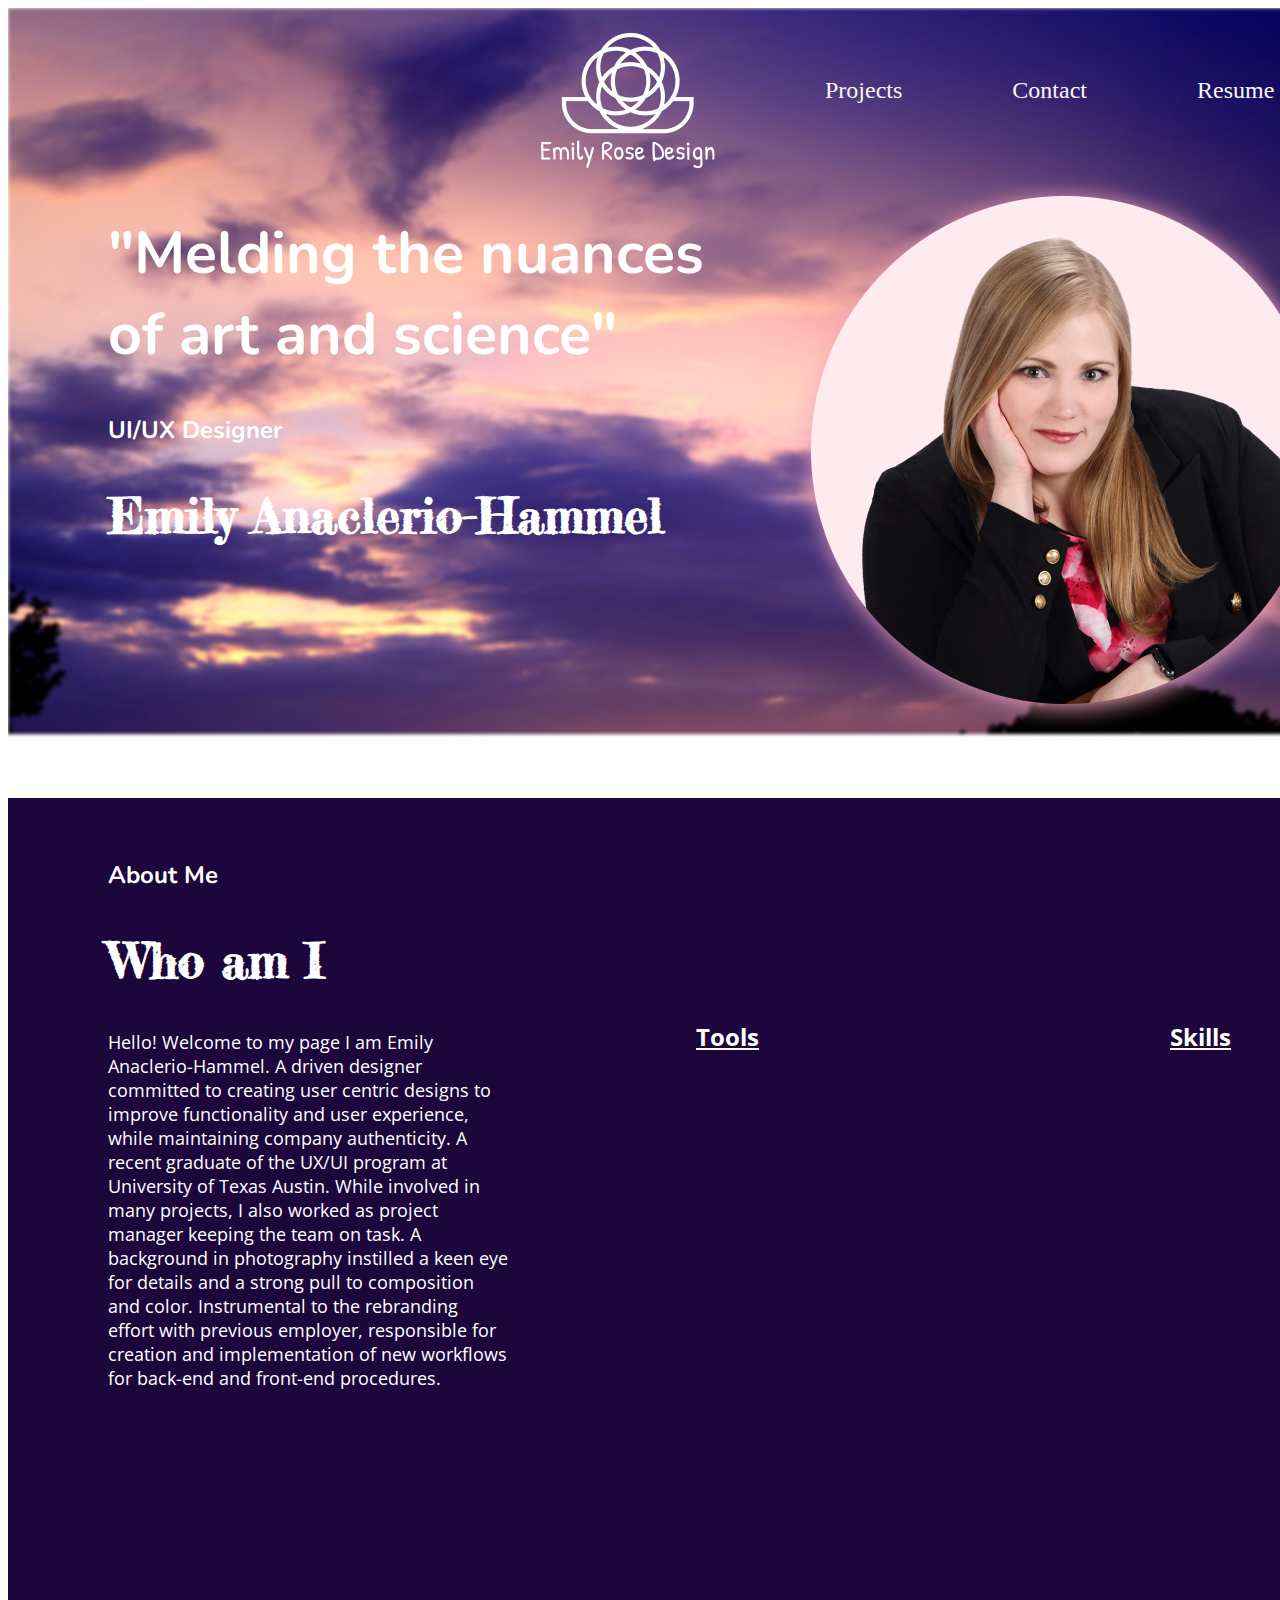
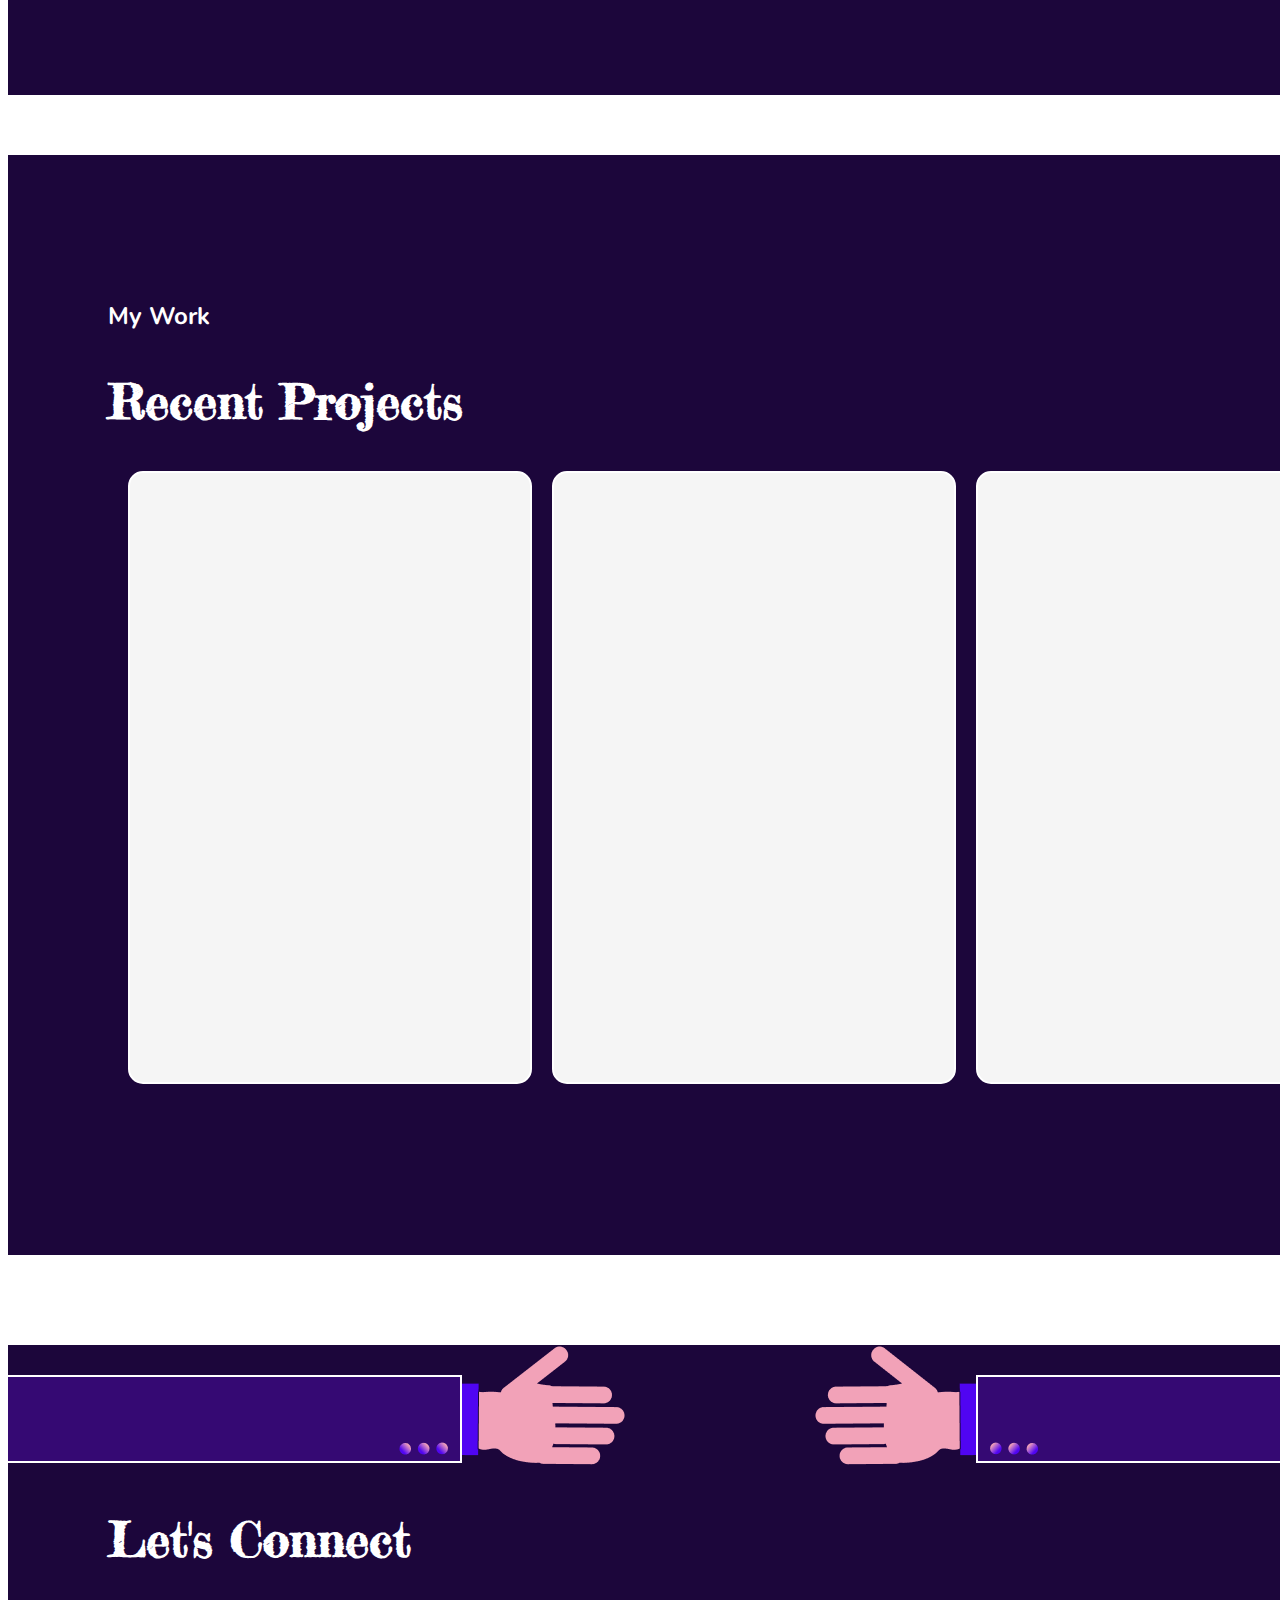
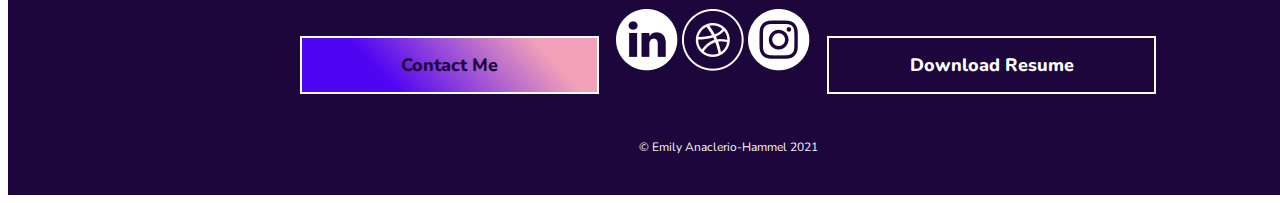
==== index.html @ dc5e2e72 "Backup from Week 17" ====
<!DOCTYPE html>
<html lang="en">


<head>
    <meta charset="UTF-8">
    <meta name="viewport" content="width=device-width, initial-scale=1.0">
    <title>Emily Anaclerio-Hammel's UX/UI Portfolio About Me</title>
    <meta name="description" content="Get to know more about Emily Anaclerio-Hammel. See her skills, tool useds, and full UX/UI case studies">
    <link rel="stylesheet" href="style.css">
    
    <link rel="preconnect" href="https://fonts.gstatic.com">
<link href="https://fonts.googleapis.com/css2?family=Fredericka+the+Great&family=Nunito:ital,wght@0,200;0,300;0,400;0,600;0,700;0,800;0,900;1,200;1,300;1,400;1,600;1,700;1,800;1,900&family=Open+Sans:ital,wght@0,300;0,400;0,600;0,700;0,800;1,300;1,400;1,600;1,700;1,800&display=swap" rel="stylesheet">
</head>

<body>
    <div class="container">
        <section class="headerhero">
            <div class="inline-block logo"><img src="images/My logo.png" alt="Logo for Emily Rose Design">
            </div>
            <nav class="inline-block">
                <ul>
                    <li class="inline-block navbutton">Projects</li>
                    <li class="inline-block navbutton">Contact</li>
                    <li class="inline-block navbutton">Resume</li>
                </ul>
            </nav>
                <div class="herotext">
                <h1>"Melding the nuances of art and science"</h1>
                <h3>UI/UX Designer</h3>
                <h2>Emily Anaclerio-Hammel</h2>
                </div>

                <div class="heroimage">
                <img src="images/photoofme.png" alt="Photo of Emily Anaclerio-Hammel">
                </div>
            
        </section>


            <div class="aboutme">
                <div class="whoami">
                    <h3>About Me</h3>
                    <h2>Who am I</h2>
                    <p>Hello! Welcome to my page I am Emily Anaclerio-Hammel. A driven designer committed  to creating user centric designs to improve functionality and user experience, while maintaining company authenticity. A recent graduate of the UX/UI program at University of Texas Austin. While involved in many projects, I also worked as project manager keeping the team on task. A background in photography instilled a keen eye for details and a strong pull to composition and color. Instrumental to the rebranding effort with previous employer, responsible for creation and implementation of new workflows for back-end and front-end procedures. </p>
                </div>
                <div class="tools">
                    <h4>Tools</h4>
                </div>

                <div class="skills">
                    <h4>Skills</h4>
            </div>
        </div>


        <section class="recentprojects">
            <h3>My Work</h3>
            <h2>Recent Projects</h2>
                <div class="cards">
                    <div class="card1">
                    </div>
                    <div class="card2">
                    </div>
                    <div class="card3">
                    </div>
                </div>
        </section>



        <footer>
            <img src="images/hands apart.png" alt="Illustration of hand reaching to shake">
            <h2 class="footerheading">Let's Connect</h2>

                <div class="socialmedia">
                    <div class="button whiteactive">Contact Me</div>

                    <div class="social">
                        <a href="https://www.linkedin.com/in/emilyrosehammel/" target="_blank" rel="noopener noreferrer">
                            <img src="images/linkedin.png" button="Onclick" alt="link to my Linkedin page">
                        </a>
                    </div>

                    <div class="social">
                        <a href="https://dribbble.com/EmilyHammel" target="_blank" rel="noopener noreferrer"> 
                            <img src="images/dribble.png" alt="link to my Dribbble page">
                        </a>
                    </div>

                    <div class="social">
                        <a href="https://www.instagram.com/emilyrosedesign/" target="_blank" rel="noopener noreferrer">
                            <img src="images/instgram.png" alt="link to my Istagram page">
                        </a>
                    </div>

                        <div class="button purpleactive">Download Resume</div>
                </div>

                    <div>
                    <p>© Emily Anaclerio-Hammel 2021</p>
                    </div>
        </footer>
    </div>


</body>
</html>
---- style.css ----
.container{
    margin-left: auto;
    margin-right: auto;
    width: 1440px;
}
.inline-block {
    display: inline-block;
    vertical-align: top;
    
}
.logo {
        padding-left: 520px;
        padding-top: 24px;
}

.navbutton {
    text-decoration: none;
    color: #F8F8F8;
    font-size: 24px;
    padding-top: 20px;
    padding-bottom: 20px;
    padding-left: 53px;
    padding: 53px;
}
.headerhero {
    background-image: url(images/backgroundimage.jpg);
    background-size: cover;
    background-repeat: no-repeat;
    height: 730px;
    width: 1440px;
    margin-bottom: 60px;
}
.herotext {
    width: 650px;
    height: 366px;
    padding-bottom: 163px;
    float: left;
    padding-left: 100px;
}
.heroimage {
    float: right;
    padding-left: 10px;
    padding-right: 100px; 
}
.aboutme {
    background-color: #1C063B;
    width: 1440px;
    height: 706px;
    padding-top: 37px;
    padding-left: 100px;
    padding-bottom: 154px;
    display: flex
}
.whoami {
    width: 400px;
    height: 400px;
}

.tools {
    width: 295px;
    height: 400px;
    padding-left: 72px;
    padding-top: 153px;
    text-align: center;
}

.skills {
    width: 295px;
    height: 400px;
    padding-left: 178px;
    padding-top: 153px;
    text-align: center;
}

.recentprojects{
    background-color: #1C063B;
    width: 1440px;
    height: 950px;
    top: 1546px;
    padding-top: 50px;
    padding-left: 100px;
    padding-bottom: 100px;
    margin-top: 60px;
    align-content: center;
}
.cards {
    display: flex;
}

.card1 {
    width: 400px;
    height: 609px;
    background-color: whitesmoke;
    border: 2px solid white;
    border-radius: 15px;
    margin-left: 20px;
    
}

.card2 {
    width: 400px;
    height: 609px;
    background-color: whitesmoke;
    border: 2px solid white;
    border-radius: 15px;
    margin-left: 20px;
}

.card3 {
    width: 400px;
    height: 609px;
    background-color: whitesmoke;
    border: 2px solid white;
    border-radius: 15px;
    margin-left: 20px;
}
h1{
    color: #FFFFFF;
    font-family:  'Nunito', sans-serif;
    font-size: 59px;
    font-weight: 700;
    
}

h2{
    color: white;
    font-family:'Fredericka the Great', cursive;
    font-weight: 400px;
    font-size: 48px;
    
}
h3{
    color: white;
    font-family: 'Nunito', sans-serif;
    font-weight: 700px;
    font-size: 24px;
    
}
h4{
    color: white;
    font-family: 'Open Sans', sans-serif;
    font-size: 24px;
    font-weight: bold;
    text-decoration: underline;
}
p{
    font-family: 'Open Sans', sans-serif;
    font-size: 18px;
    color: #FFFFFF;
    font-weight: 400;
}

.button{
    display: inline-block;
    padding: 15px;
    margin: 15px;
    width: 295px;
    text-align: center;
    color: white;
    outline: 2px solid white;
    font-size: 18px;
    font-family: 'Nunito', sans-serif;
    font-weight: 800;
    
}

.whiteactive {

    background: linear-gradient(227.36deg, #F2A2B8 18.34%, #5005F2 72%);
    box-sizing: border-box;
    color: #1C063B
}



footer {
    background-color: #1C063B;
    height: 450px;
    width: 1440px;
    top: 2584px;
    margin-top: 90px;
   
}
footer p {
    font-size: 12px;
    font-family: 'Nunito', sans-serif;
    color: #F8F8F8;
    text-align: center;
    padding-top: 20px;
}
.footerheading {
    padding-left: 100px;
}

.socialmedia{
    text-align: center;
}
.social {
    display: inline-block;
    align-items: right;
}
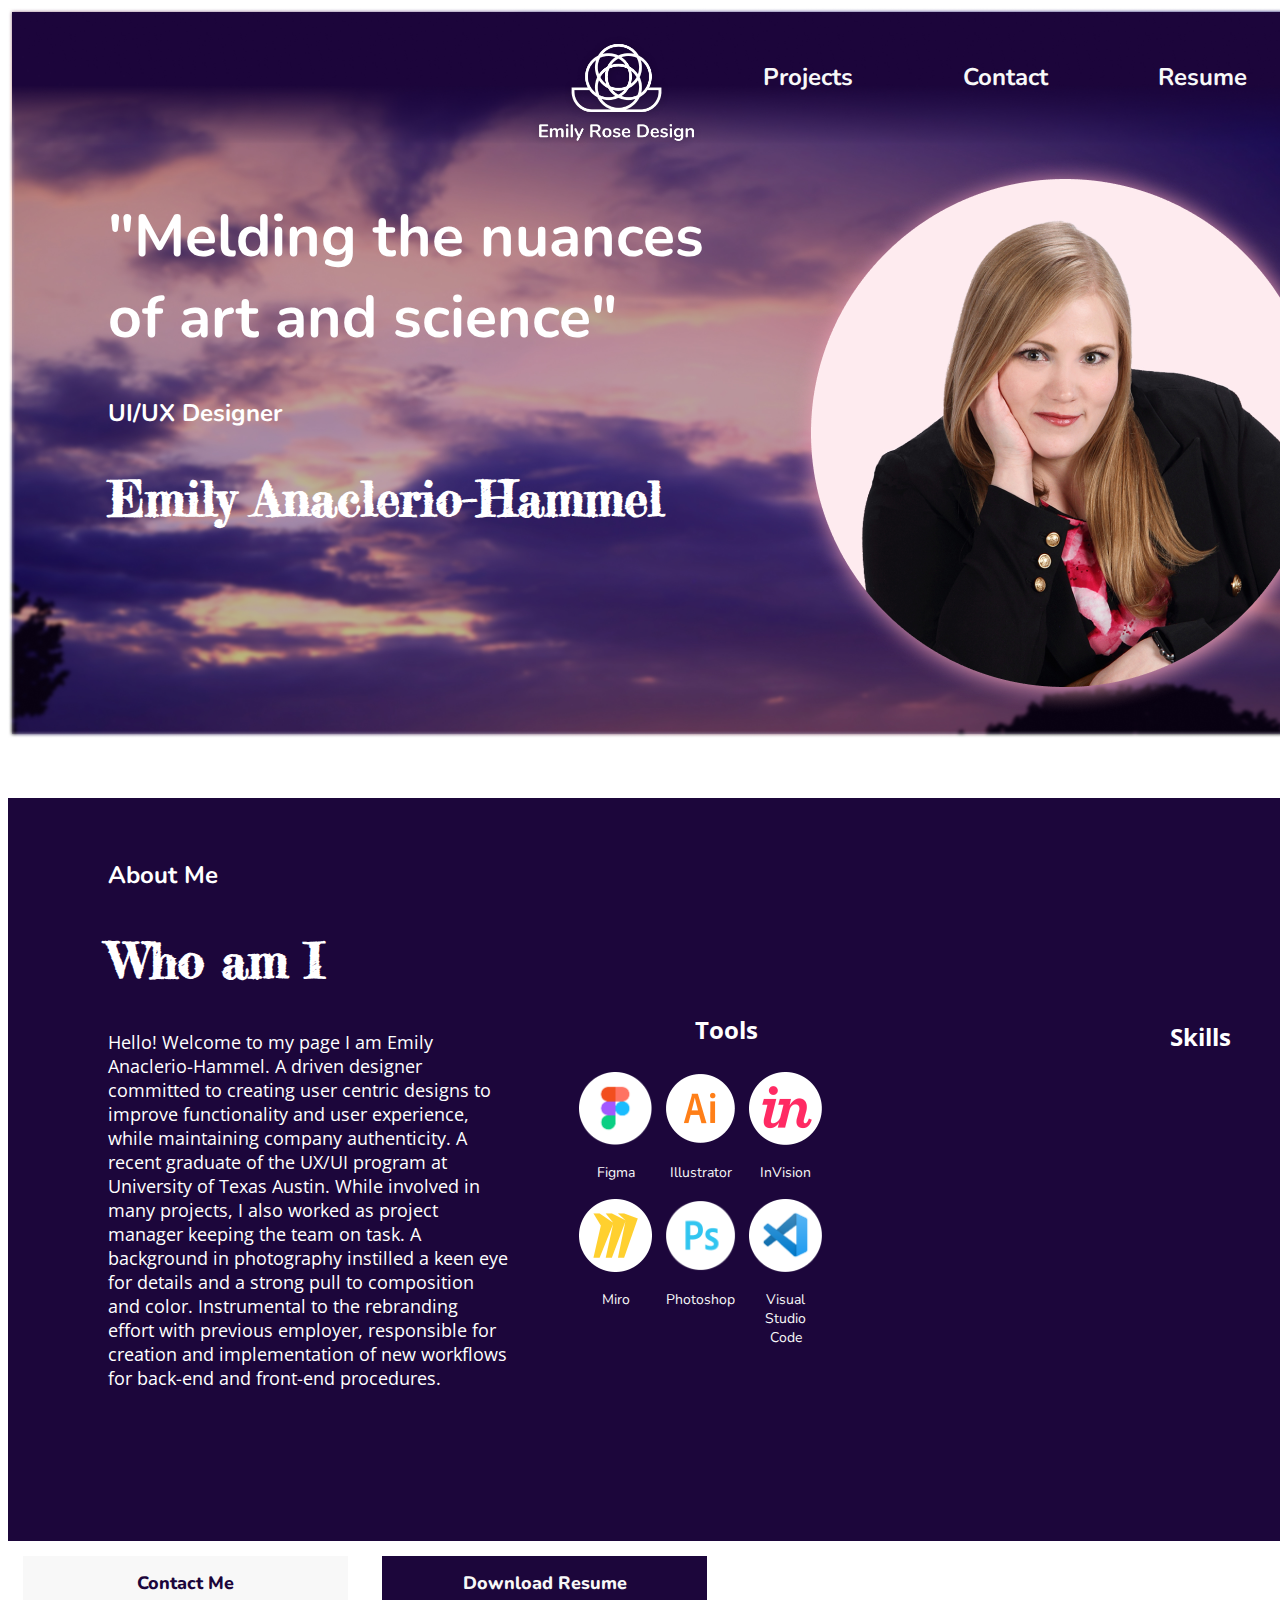
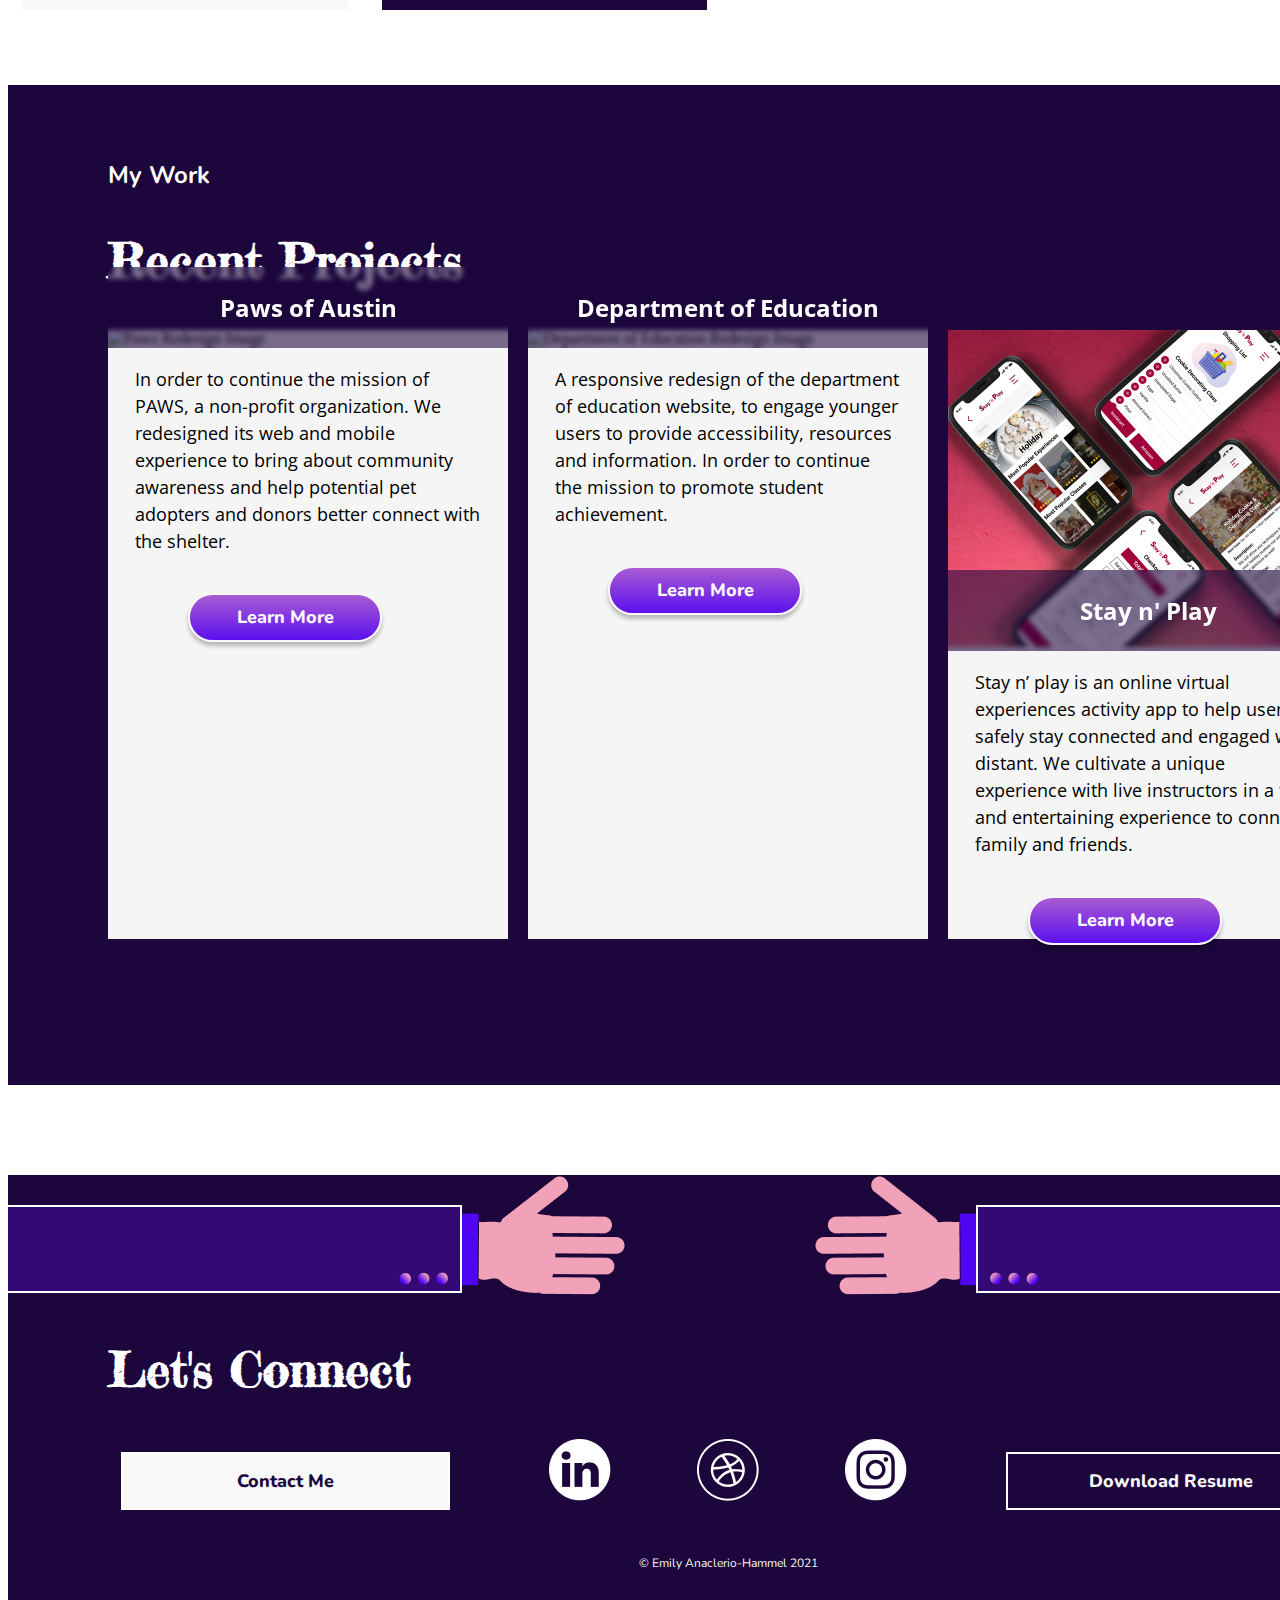
==== commit 6f05095a: "Major changes" ====
--- a/index.html
+++ b/index.html
@@ -16,14 +16,15 @@
 <body>
     <div class="container">
         <section class="headerhero">
-            <div class="inline-block logo"><img src="images/My logo.png" alt="Logo for Emily Rose Design">
+            <div class="inline-block logo"><img src="images/logo.png" height="120px"
+                alt="Logo for Emily Rose Design">
             </div>
             <nav class="inline-block">
-                <ul>
-                    <li class="inline-block navbutton">Projects</li>
-                    <li class="inline-block navbutton">Contact</li>
-                    <li class="inline-block navbutton">Resume</li>
-                </ul>
+                <div class="nav">
+                    <div class="inline-block navbutton"><a href="#">Projects</a></div>
+                    <div class="inline-block navbutton"><a href="#">Contact</a></div>
+                    <div class="inline-block navbutton"><a href="#">Resume</a></div>
+                </div>
             </nav>
                 <div class="herotext">
                 <h1>"Melding the nuances of art and science"</h1>
@@ -36,38 +37,110 @@
                 </div>
             
         </section>
-
-
+        
+        <div class="container">
+            <section>
             <div class="aboutme">
                 <div class="whoami">
                     <h3>About Me</h3>
                     <h2>Who am I</h2>
                     <p>Hello! Welcome to my page I am Emily Anaclerio-Hammel. A driven designer committed  to creating user centric designs to improve functionality and user experience, while maintaining company authenticity. A recent graduate of the UX/UI program at University of Texas Austin. While involved in many projects, I also worked as project manager keeping the team on task. A background in photography instilled a keen eye for details and a strong pull to composition and color. Instrumental to the rebranding effort with previous employer, responsible for creation and implementation of new workflows for back-end and front-end procedures. </p>
                 </div>
+                
                 <div class="tools">
-                    <h4>Tools</h4>
+                    <div class="toolgallery">
+                        <h4>Tools</h4>
+                        <div class="figma">
+                            <img src="images/figma.png" width="73px" height="73px" alt="Figma Logo">
+                            <p>Figma</p>
+                        </div>
+                        <div class="illustrator">
+                            <img src="images/illustrator.png" width="73px" height="73px" alt="Illustrator Logo">
+                            <p>Illustrator</p>
+                        </div>
+                        <div class="invision">
+                            <img src="images/invision.png" width="73px" height="73px" alt="InVision Logo">
+                            <p>InVision</p>
+                        </div>
+
+                    <div class="toolgallery2">
+                        <div class="miro">
+                            <img src="images/miro.png" width="73px" height="73px" alt="Miro Logo">
+                            <p>Miro</p>
+                        </div>
+                        <div class="photoshop">
+                            <img src="images/photoshop.png" width="73px" height="73px" alt="Photoshop Logo">
+                            <p>Photoshop</p>
+                        </div>
+                        <div class="visualstudio">
+                             <img src="images/vsc.png" width="73px" height="73px" alt="Visual Studio Code Logo">
+                            <p>Visual Studio Code</p>
+                        </div>
+                    </div>
+                </div>
+            </div>
+
+                <div class="skills">
+                    <div class="skillsheading">
+                        <h4>Skills</h4>  
+                        <div class="visualdesignbar">
+                            <div class="purplebar1"></div>
+                        </div>
+                    </div>
                 </div>
 
-                <div class="skills">
-                    <h4>Skills</h4>
             </div>
-        </div>
+            <div class="button whiteactive">Contact Me</div>
+            <div class="button purpleactive">Download Resume</div>
 
-
+     </section>
+     </div>
         <section class="recentprojects">
+            <div class="recenttitle">
             <h3>My Work</h3>
             <h2>Recent Projects</h2>
+            </div>
                 <div class="cards">
                     <div class="card1">
+                        <div class="workimage">
+                            <img src="images/PAWS responsive design.jpg" width="398px" height="317px" alt="Paws Redesign Image">
+                            <div class="bottomcenter">
+                                <p>Paws of Austin</p>
+                            </div>
+                        </div>
+                        <div class="worktext">
+                            <p>In order to continue the mission of PAWS, a non-profit organization. We redesigned its web and mobile experience to bring about community awareness and help potential pet adopters and donors  better connect with the shelter.</p>
+                            <div class="roundbutton">Learn More</div>
+                        </div>
                     </div>
                     <div class="card2">
+                        <div class="workimage">
+                            <img src="images/doeimage.jpg" width="398" height="317px" alt="Department of Education Redesign Image">
+                            <div class="bottomcenter">
+                                <p>Department of Education</p>
+                            </div>
+                        </div>
+                        <div class="worktext">
+                            <p>A responsive redesign of the department of education website, to engage younger users to provide accessibility, resources and information. In order to continue the mission to promote student achievement. 
+                            </p>
+                            <div class="roundbutton">Learn More</div>
+                        </div>
                     </div>
-                    <div class="card3">
-                    </div>
+                        <div class="card3">
+                            <div class="workimage">
+                                <img src="images/staynplay.jpg" width="398" height="317px" alt="Stay n Play Deisgn Image">
+                                <div class="bottomcenter">
+                                    <p>Stay n' Play</p>
+                                </div>
+                            </div>
+                            <div class="worktext">
+                                <p>Stay n’ play is an online virtual experiences activity app to help users safely stay connected and engaged while distant.  We cultivate a unique experience with live instructors in a fun and entertaining experience to connect family and friends.</p>
+                                <div class="roundbutton">Learn More
+                                </div>
+                            </div>
+                        </div>
                 </div>
         </section>
-
-
 
         <footer>
             <img src="images/hands apart.png" alt="Illustration of hand reaching to shake">
--- a/style.css
+++ b/style.css
@@ -18,13 +18,20 @@
     text-decoration: none;
     color: #F8F8F8;
     font-size: 24px;
+    font-weight: 700;
+    font-family: 'Nunito', sans-serif;
     padding-top: 20px;
     padding-bottom: 20px;
     padding-left: 53px;
     padding: 53px;
 }
+a {
+    color:#F8F8F8;
+    text-decoration: none;
+}
+
 .headerhero {
-    background-image: url(images/backgroundimage.jpg);
+    background-image: url(images/background.jpg);
     background-size: cover;
     background-repeat: no-repeat;
     height: 730px;
@@ -42,35 +49,130 @@
     float: right;
     padding-left: 10px;
     padding-right: 100px; 
+    align-content: center;
 }
 .aboutme {
     background-color: #1C063B;
     width: 1440px;
     height: 706px;
     padding-top: 37px;
-    padding-left: 100px;
-    padding-bottom: 154px;
-    display: flex
+    display: flex;
 }
 .whoami {
     width: 400px;
     height: 400px;
-}
-
-.tools {
-    width: 295px;
-    height: 400px;
-    padding-left: 72px;
+    padding-left: 100px;
+}
+
+.tools{
+    width: 297px;
+    height: 336px;
+    top: 933px;
+    left: 570px;
+    align-content: center;
+    padding-left: 70px;
     padding-top: 153px;
-    text-align: center;
+    justify-content: space-around;
+    text-align: center;
+    align-items: center;
+    line-height: 19px;
+}
+
+.toolgallery p{
+    color: #F8F8F8;
+    font-family: 'Nunito', sans-serif;
+    font-size: 14px;
+    font-weight: 400;
+    text-align: center;
+}
+
+.toolgallery2 p{
+    color: #F8F8F8;
+    font-family: 'Nunito', sans-serif;
+    font-size: 14px;
+    font-weight: 400;
+    text-align: center;
+}
+
+.toolgallery, .toolgallery2   {
+    position: relative;
+}
+
+.figma {
+    width:73px;
+    text-align:center;
+    display:block;
+    background-color: transparent;
+    border: 1px solid transparent;
+    margin-right: 10px;
+    margin-bottom: 1px;
+    float:left;
+}
+
+.illustrator {
+    width:73px;
+    text-align:center;
+    display:block;
+    background-color: transparent;
+    border: 1px solid transparent;
+    margin-right: 10px;
+     margin-bottom: 1px;
+    float:left;
+}
+
+.invision {
+    width:73px;
+    text-align:center;
+    display:block;
+    background-color: transparent;
+    border: 1px solid transparent;
+    margin-right: 10px;
+     margin-bottom: 1px;
+    float:left;
+}
+
+.miro {
+    width:73px;
+    text-align:center;
+    display:block;
+    background-color: transparent;
+    border: 1px solid transparent;
+    margin-right: 10px;
+     margin-bottom: 1px;
+    float:left;
+    
+}
+
+.photoshop {
+    width:73px;
+    text-align:center;
+    display:block;
+    background-color: transparent;
+    border: 1px solid transparent;
+    margin-right: 10px;
+     margin-bottom: 1px;
+    float:left;
+    
+}
+
+.visualstudio {
+    width:73px;
+    text-align:center;
+    display:block;
+    background-color: transparent;
+    border: 1px solid transparent;
+    margin-right: 10px;
+     margin-bottom: 1px;
+    float:left;
 }
 
 .skills {
     width: 295px;
-    height: 400px;
+    height: 377px;
     padding-left: 178px;
     padding-top: 153px;
     text-align: center;
+
 }
 
 .recentprojects{
@@ -79,48 +181,71 @@
     height: 950px;
     top: 1546px;
     padding-top: 50px;
-    padding-left: 100px;
-    padding-bottom: 100px;
     margin-top: 60px;
-    align-content: center;
+}
+.recenttitle {
+    padding-left: 100px;
 }
 .cards {
     display: flex;
-}
-
+    padding-left: 100px;
+    padding-right: 100px;
+    justify-content: space-between;
+}
+
+.workimage {
+    position: relative;
+    width: 100%;
+    margin: 0 auto;
+
+}
+.bottomcenter {
+    position: absolute;
+    width: 100%;
+    bottom: 0;
+    background: rgba(28, 6, 60, 0.58);
+    backdrop-filter: blur(2.73254px);
+    color: white;
+    text-align: center;
+}
+
+.bottomcenter p {
+    color: white;
+    font-family: 'Open Sans', sans-serif;
+    font-size: 24px;
+    font-weight: bold;
+}
+.worktext p {
+    font-size: 18px;
+    color: black;
+    padding-left: 27px;
+    padding-right: 27px;
+    line-height: 27px;
+}
+    
 .card1 {
     width: 400px;
     height: 609px;
     background-color: whitesmoke;
-    border: 2px solid white;
-    border-radius: 15px;
-    margin-left: 20px;
-    
-}
-
+    
+}
 .card2 {
     width: 400px;
     height: 609px;
     background-color: whitesmoke;
-    border: 2px solid white;
-    border-radius: 15px;
-    margin-left: 20px;
-}
-
+
+}
 .card3 {
     width: 400px;
     height: 609px;
     background-color: whitesmoke;
-    border: 2px solid white;
-    border-radius: 15px;
-    margin-left: 20px;
+
 }
 h1{
     color: #FFFFFF;
     font-family:  'Nunito', sans-serif;
     font-size: 59px;
-    font-weight: 700;
-    
+    font-weight: 700; 
 }
 
 h2{
@@ -128,6 +253,7 @@
     font-family:'Fredericka the Great', cursive;
     font-weight: 400px;
     font-size: 48px;
+
     
 }
 h3{
@@ -142,7 +268,6 @@
     font-family: 'Open Sans', sans-serif;
     font-size: 24px;
     font-weight: bold;
-    text-decoration: underline;
 }
 p{
     font-family: 'Open Sans', sans-serif;
@@ -153,26 +278,43 @@
 
 .button{
     display: inline-block;
+    background-color: #F8F8F8;
     padding: 15px;
     margin: 15px;
     width: 295px;
     text-align: center;
-    color: white;
     outline: 2px solid white;
     font-size: 18px;
     font-family: 'Nunito', sans-serif;
     font-weight: 800;
     
 }
-
+.roundbutton {
+    display: inline-block;
+    background: linear-gradient(180deg, #F2A2B8 -93.33%, #5005F2 114.44%);
+    width: 190px;
+    height: 45px;
+    font-family: 'Nunito', sans-serif;
+    font-weight: 800;
+    font-size: 18px;
+    color:#F8F8F8;
+    text-align: center;
+    line-height: 45px;
+    border-radius: 100px;
+    border: 2px solid #F8F8F8;
+    box-shadow: 0px 4px 4px 0px rgba(0, 0, 0, 0.25);
+    margin: 5%;
+    margin-left: 20%;
+
+}
 .whiteactive {
-
-    background: linear-gradient(227.36deg, #F2A2B8 18.34%, #5005F2 72%);
-    box-sizing: border-box;
-    color: #1C063B
-}
-
-
+    color: #1C063B;
+
+}
+.purpleactive {
+    color: #F8F8F8;
+    background-color: #1C063B;
+}
 
 footer {
     background-color: #1C063B;
@@ -188,6 +330,7 @@
     color: #F8F8F8;
     text-align: center;
     padding-top: 20px;
+    justify-content: center;
 }
 .footerheading {
     padding-left: 100px;
@@ -195,9 +338,35 @@
 
 .socialmedia{
     text-align: center;
+    display: flex;
+    padding-left: 100px;
+    padding-right: 100px;
+    justify-content: space-between;
+    
 }
 .social {
     display: inline-block;
     align-items: right;
 }
 
+@media only screen and (max-width: 600){
+
+    h1{
+        font-size: 28px;
+    }
+    h2{
+        font-size: 36px;
+     }
+    h3{
+        font-size: 18px;
+    }
+    h4{
+        font-size: 24px;
+    }
+    p{
+        font-size: 12px;
+    }
+    nav {
+        display: none;
+    }
+}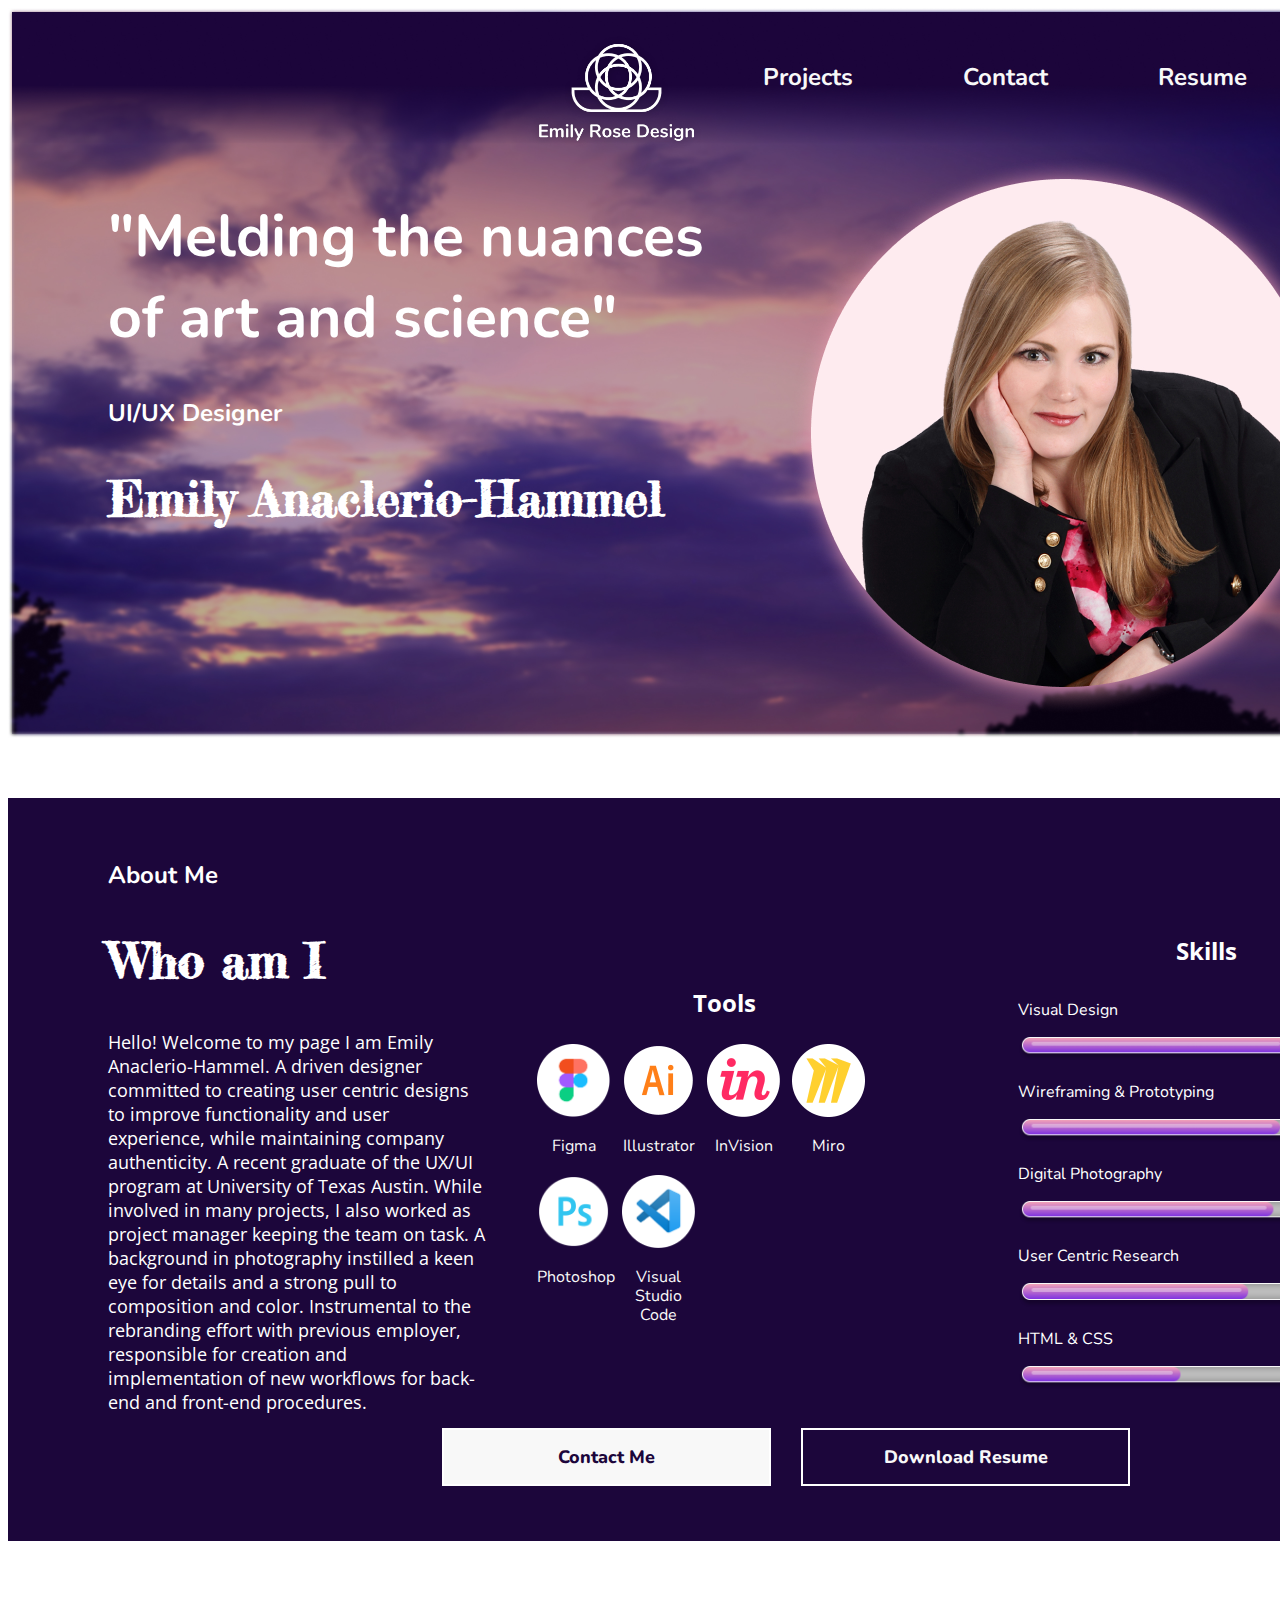
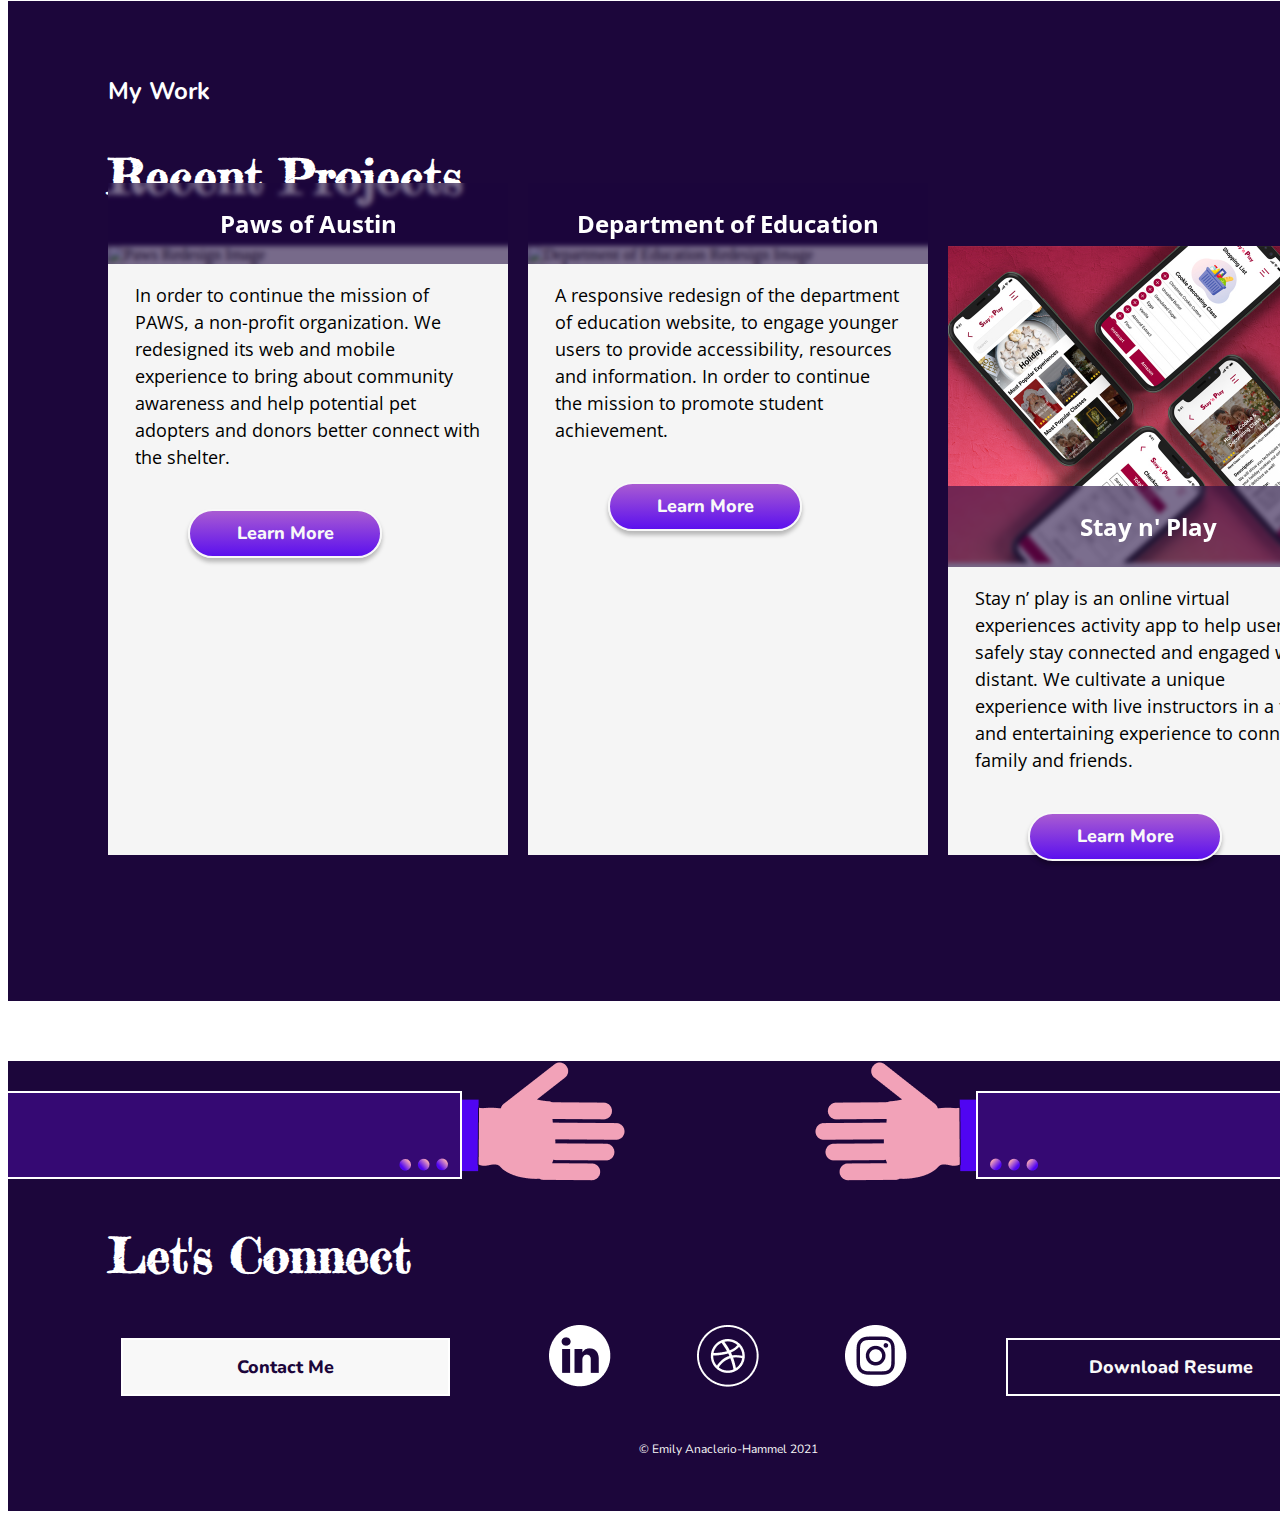
==== commit 12b91957: "updated images for skills" ====
--- a/index.html
+++ b/index.html
@@ -37,16 +37,14 @@
                 </div>
             
         </section>
-        
         <div class="container">
             <section>
-            <div class="aboutme">
-                <div class="whoami">
+          <div class="aboutme">
+            <div class="whoami">
                     <h3>About Me</h3>
                     <h2>Who am I</h2>
                     <p>Hello! Welcome to my page I am Emily Anaclerio-Hammel. A driven designer committed  to creating user centric designs to improve functionality and user experience, while maintaining company authenticity. A recent graduate of the UX/UI program at University of Texas Austin. While involved in many projects, I also worked as project manager keeping the team on task. A background in photography instilled a keen eye for details and a strong pull to composition and color. Instrumental to the rebranding effort with previous employer, responsible for creation and implementation of new workflows for back-end and front-end procedures. </p>
-                </div>
-                
+            </div>              
                 <div class="tools">
                     <div class="toolgallery">
                         <h4>Tools</h4>
@@ -62,7 +60,6 @@
                             <img src="images/invision.png" width="73px" height="73px" alt="InVision Logo">
                             <p>InVision</p>
                         </div>
-
                     <div class="toolgallery2">
                         <div class="miro">
                             <img src="images/miro.png" width="73px" height="73px" alt="Miro Logo">
@@ -78,23 +75,44 @@
                         </div>
                     </div>
                 </div>
-            </div>
-
+                </div>
                 <div class="skills">
                     <div class="skillsheading">
                         <h4>Skills</h4>  
                         <div class="visualdesignbar">
-                            <div class="purplebar1"></div>
+                            <p>Visual Design</p>
+                            <img src="images/visualdesign.png" width="295px" alt="Visual Design skill level">
                         </div>
+
+                        <div class="visualdesignbar">
+                            <p>Wireframing & Prototyping</p>
+                            <img src="images/wireframing.png" width="295px"  alt="Visual Design skill level">
+                        </div>
+
+                        <div class="visualdesignbar">
+                            <p>Digital Photography</p>
+                            <img src="images/photography.png" width="295px" alt="Visual Design skill level">
+                        </div>
+
+                        <div class="visualdesignbar">
+                            <p>User Centric Research</p>
+                            <img src="images/research.png" width="295px" alt="Visual Design skill level">
+                        </div>
+                        <div class="visualdesignbar">
+                            <p>HTML & CSS</p>
+                            <img src="images/html.png" width="295px"  alt="Visual Design skill level">
+                        </div>
+                        
                     </div>
                 </div>
-
+          </div>
+            <div class="buttonunder">
+                <div class="button whiteactive">Contact Me</div>
+                <div class="button purpleactive">Download Resume</div>
             </div>
-            <div class="button whiteactive">Contact Me</div>
-            <div class="button purpleactive">Download Resume</div>
-
      </section>
      </div>
+     
         <section class="recentprojects">
             <div class="recenttitle">
             <h3>My Work</h3>
@@ -167,7 +185,7 @@
                         </a>
                     </div>
 
-                        <div class="button purpleactive">Download Resume</div>
+                    <div class="button purpleactive">Download Resume</div>
                 </div>
 
                     <div>
--- a/style.css
+++ b/style.css
@@ -3,6 +3,9 @@
     margin-left: auto;
     margin-right: auto;
     width: 1440px;
+    display: grid;
+    grid-template-rows: auto;
+    grid-row-gap: 60px;
 }
 .inline-block {
     display: inline-block;
@@ -10,8 +13,8 @@
     
 }
 .logo {
-        padding-left: 520px;
-        padding-top: 24px;
+    padding-left: 520px;
+    padding-top: 24px;
 }
 
 .navbutton {
@@ -36,7 +39,6 @@
     background-repeat: no-repeat;
     height: 730px;
     width: 1440px;
-    margin-bottom: 60px;
 }
 .herotext {
     width: 650px;
@@ -60,15 +62,14 @@
 }
 .whoami {
     width: 400px;
-    height: 400px;
+    height: 510px;
     padding-left: 100px;
 }
 
 .tools{
-    width: 297px;
-    height: 336px;
-    top: 933px;
-    left: 570px;
+    width: 400px;
+    height: 500px;
+    padding-left: 20px;
     align-content: center;
     padding-left: 70px;
     padding-top: 153px;
@@ -76,12 +77,17 @@
     text-align: center;
     align-items: center;
     line-height: 19px;
+    padding-right: 100px;
+    padding-left: 51px;
+    padding-right: 52px;
+    padding-top: 67px;
+    padding-bottom: 131px;
 }
 
 .toolgallery p{
     color: #F8F8F8;
     font-family: 'Nunito', sans-serif;
-    font-size: 14px;
+    font-size: 16px;
     font-weight: 400;
     text-align: center;
 }
@@ -89,15 +95,11 @@
 .toolgallery2 p{
     color: #F8F8F8;
     font-family: 'Nunito', sans-serif;
-    font-size: 14px;
+    font-size: 16px;
     font-weight: 400;
     text-align: center;
 }
 
-.toolgallery, .toolgallery2   {
-    position: relative;
-}
-
 .figma {
     width:73px;
     text-align:center;
@@ -116,7 +118,7 @@
     background-color: transparent;
     border: 1px solid transparent;
     margin-right: 10px;
-     margin-bottom: 1px;
+    margin-bottom: 1px;
     float:left;
 }
 
@@ -127,7 +129,7 @@
     background-color: transparent;
     border: 1px solid transparent;
     margin-right: 10px;
-     margin-bottom: 1px;
+    margin-bottom: 1px;
     float:left;
 }
 
@@ -138,7 +140,7 @@
     background-color: transparent;
     border: 1px solid transparent;
     margin-right: 10px;
-     margin-bottom: 1px;
+    margin-bottom: 1px;
     float:left;
     
 }
@@ -150,7 +152,7 @@
     background-color: transparent;
     border: 1px solid transparent;
     margin-right: 10px;
-     margin-bottom: 1px;
+    margin-bottom: 1px;
     float:left;
     
 }
@@ -162,18 +164,39 @@
     background-color: transparent;
     border: 1px solid transparent;
     margin-right: 10px;
-     margin-bottom: 1px;
-    float:left;
+    margin-bottom: 1px;
+    float:left;
+}
+.visualstudio p {
+   text-align: center;
 }
 
 .skills {
-    width: 295px;
-    height: 377px;
-    padding-left: 178px;
-    padding-top: 153px;
-    text-align: center;
-
-}
+    width: 400px;
+    height: 510px;
+    top: 933px;
+    padding-right: 100px;
+    padding-left: 52px;
+    padding-right: 53px;
+    padding-top: 67px;
+    padding-bottom: 66px;
+}
+
+.skills h4 {
+    text-align: center;
+}
+.skills p {
+    font-family: 'Nunito', sans-serif;
+    font-size: 16px;
+}
+
+ .buttonunder{
+    position: absolute;
+    top: 1415px;
+    padding-left: 421px;
+} 
+
+
 
 .recentprojects{
     background-color: #1C063B;
@@ -181,7 +204,6 @@
     height: 950px;
     top: 1546px;
     padding-top: 50px;
-    margin-top: 60px;
 }
 .recenttitle {
     padding-left: 100px;
@@ -321,8 +343,6 @@
     height: 450px;
     width: 1440px;
     top: 2584px;
-    margin-top: 90px;
-   
 }
 footer p {
     font-size: 12px;
